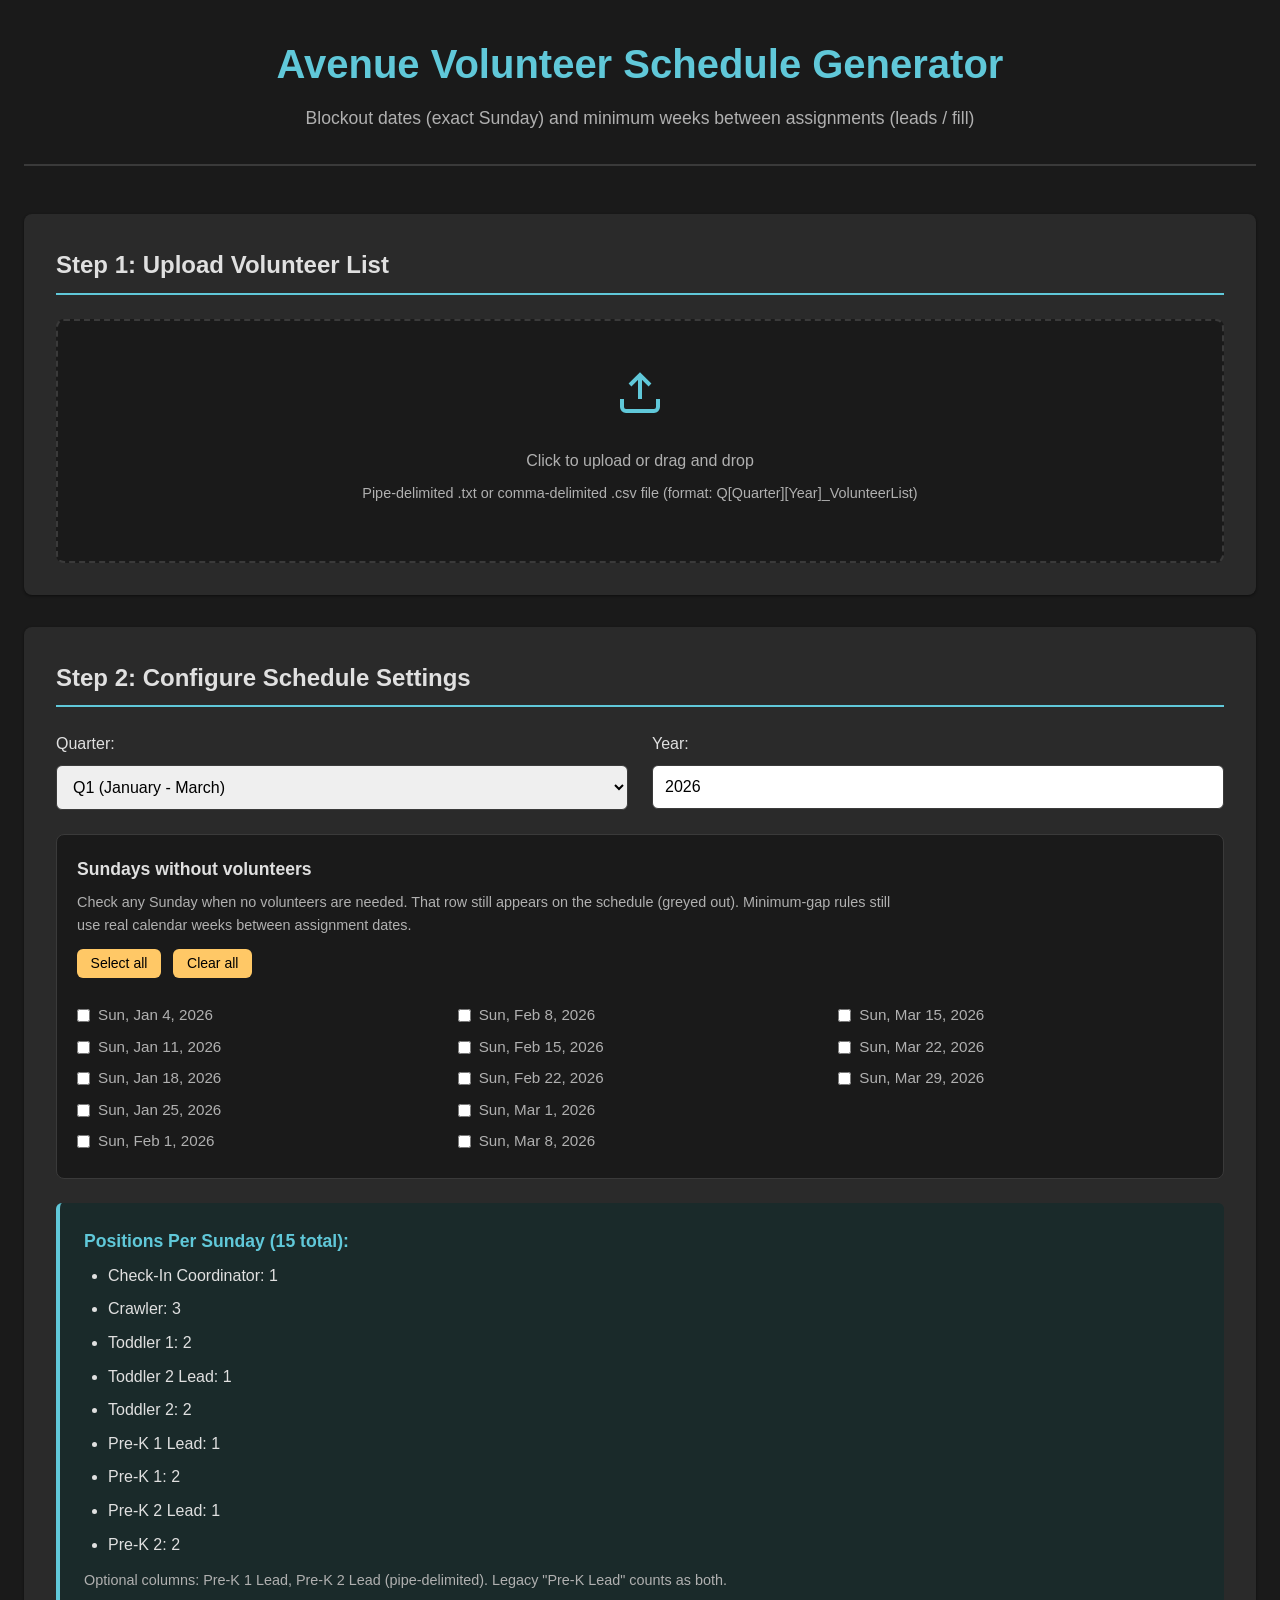
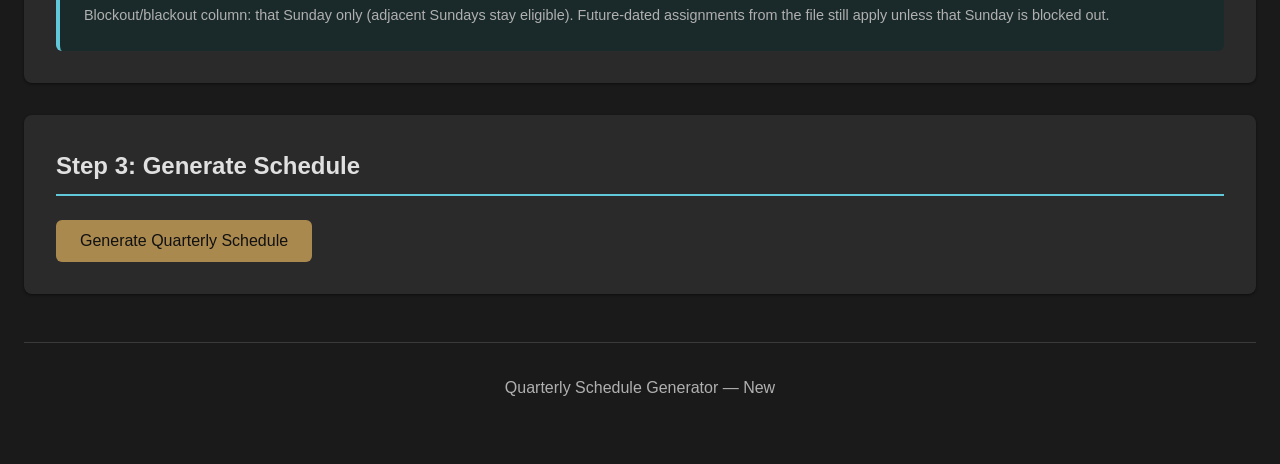
==== index.html @ 910c2980 "move files to root for github pages setup" ====
<!DOCTYPE html>
<html lang="en">
<head>
    <meta charset="UTF-8">
    <meta name="viewport" content="width=device-width, initial-scale=1.0">
    <title>Quarterly Schedule Generator (New)</title>
    <link rel="stylesheet" href="styles.css">
</head>
<body>
    <div class="container">
        <header>
            <h1>Avenue Volunteer Schedule Generator</h1>
            <p class="subtitle">Blockout dates (exact Sunday) and minimum weeks between assignments (leads / fill)</p>
        </header>

        <main>
            <section class="upload-section">
                <h2>Step 1: Upload Volunteer List</h2>
                <div class="upload-area" id="uploadArea">
                    <input type="file" id="fileInput" accept=".txt,.csv" hidden>
                    <div class="upload-content">
                        <svg width="48" height="48" viewBox="0 0 24 24" fill="none" stroke="currentColor" stroke-width="2">
                            <path d="M21 15v4a2 2 0 0 1-2 2H5a2 2 0 0 1-2-2v-4"></path>
                            <polyline points="17 8 12 3 7 8"></polyline>
                            <line x1="12" y1="3" x2="12" y2="15"></line>
                        </svg>
                        <p>Click to upload or drag and drop</p>
                        <p class="file-hint">Pipe-delimited .txt or comma-delimited .csv file (format: Q[Quarter][Year]_VolunteerList)</p>
                    </div>
                </div>
                <div id="fileInfo" class="file-info hidden"></div>
            </section>

            <section class="settings-section">
                <h2>Step 2: Configure Schedule Settings</h2>
                <div class="settings-grid">
                    <div class="setting-group">
                        <label for="quarter">Quarter:</label>
                        <select id="quarter" required>
                            <option value="Q1">Q1 (January - March)</option>
                            <option value="Q2">Q2 (April - June)</option>
                            <option value="Q3">Q3 (July - September)</option>
                            <option value="Q4">Q4 (October - December)</option>
                        </select>
                    </div>
                    <div class="setting-group">
                        <label for="year">Year:</label>
                        <input type="number" id="year" min="2020" max="2100" value="2026" required>
                    </div>
                </div>
                <div id="skipWeeksPanel" class="skip-weeks-panel">
                    <h3 class="skip-weeks-heading">Sundays without volunteers</h3>
                    <p class="file-hint skip-weeks-intro">Check any Sunday when no volunteers are needed. That row still appears on the schedule (greyed out). Minimum-gap rules still use real calendar weeks between assignment dates.</p>
                    <div class="skip-weeks-actions">
                        <button type="button" id="skipWeeksSelectAll" class="btn btn-secondary btn-sm">Select all</button>
                        <button type="button" id="skipWeeksClearAll" class="btn btn-secondary btn-sm">Clear all</button>
                    </div>
                    <div id="skipWeeksList" class="skip-weeks-list" role="group" aria-label="Skip staffing for these Sundays"></div>
                </div>
                <div class="info-box">
                    <h3>Positions Per Sunday (15 total):</h3>
                    <ul>
                        <li>Check-In Coordinator: 1</li>
                        <li>Crawler: 3</li>
                        <li>Toddler 1: 2</li>
                        <li>Toddler 2 Lead: 1</li>
                        <li>Toddler 2: 2</li>
                        <li>Pre-K 1 Lead: 1</li>
                        <li>Pre-K 1: 2</li>
                        <li>Pre-K 2 Lead: 1</li>
                        <li>Pre-K 2: 2</li>
                    </ul>
                    <p class="file-hint" style="margin-top: 0.75rem;">Optional columns: Pre-K 1 Lead, Pre-K 2 Lead (pipe-delimited). Legacy &quot;Pre-K Lead&quot; counts as both.</p>
                    <p class="file-hint" style="margin-top: 0.75rem;">Blockout/blackout column: that Sunday only (adjacent Sundays stay eligible). Future-dated assignments from the file still apply unless that Sunday is blocked out.</p>
                </div>
            </section>

            <section class="generate-section">
                <h2>Step 3: Generate Schedule</h2>
                <button id="generateBtn" class="btn btn-primary" disabled>Generate Quarterly Schedule</button>
                <div id="loadingSpinner" class="spinner hidden"></div>
            </section>

            <section class="schedule-section hidden" id="scheduleSection">
                <h2>Generated Schedule</h2>
                <div class="schedule-actions">
                    <button id="exportCSVBtn" class="btn btn-secondary">Export to CSV</button>
                    <button id="exportJSONBtn" class="btn btn-secondary">Export to JSON</button>
                    <button id="printBtn" class="btn btn-secondary">Print Schedule</button>
                </div>
                <div id="scheduleOutput"></div>
            </section>

            <section class="statistics-section hidden" id="statisticsSection">
                <h2>Schedule Statistics</h2>
                <div id="statisticsOutput"></div>
            </section>
        </main>

        <footer>
            <p>Quarterly Schedule Generator — New</p>
        </footer>
    </div>

    <script src="scheduler.js"></script>
</body>
</html>
---- styles.css ----
/* Quarterly Schedule Generator - Styles */

* {
    margin: 0;
    padding: 0;
    box-sizing: border-box;
}

:root {
    --primary-color: #60c8d9; /* Cyan/teal - primary accent */
    --primary-hover: #4db8c9; /* Darker cyan for hover */
    --secondary-color: #ffc866; /* Yellow/orange - secondary accent */
    --success-color: #60c8d9; /* Use primary color for success */
    --error-color: #f17d52; /* Coral/orange - error/attention */
    --bg-color: #1a1a1a; /* Dark background */
    --card-bg: #2a2a2a; /* Darker card background */
    --border-color: #3a3a3a; /* Dark border */
    --text-primary: #e0e0e0; /* Light text */
    --text-secondary: #b0b0b0; /* Lighter text for secondary */
    --shadow: 0 1px 3px 0 rgba(0, 0, 0, 0.3), 0 1px 2px 0 rgba(0, 0, 0, 0.2);
    --shadow-lg: 0 10px 15px -3px rgba(0, 0, 0, 0.4), 0 4px 6px -2px rgba(0, 0, 0, 0.3);
}

body {
    font-family: -apple-system, BlinkMacSystemFont, 'Segoe UI', Roboto, 'Helvetica Neue', Arial, sans-serif;
    background-color: var(--bg-color);
    color: var(--text-primary);
    line-height: 1.6;
}

.container {
    width: 100%;
    max-width: min(100%, 1920px);
    margin: 0 auto;
    padding: 2rem 1.5rem;
}

header {
    text-align: center;
    margin-bottom: 3rem;
    padding-bottom: 2rem;
    border-bottom: 2px solid var(--border-color);
}

header h1 {
    font-size: 2.5rem;
    color: var(--primary-color);
    margin-bottom: 0.5rem;
}

.subtitle {
    color: var(--text-secondary);
    font-size: 1.1rem;
}

main section {
    background: var(--card-bg);
    border-radius: 8px;
    padding: 2rem;
    margin-bottom: 2rem;
    box-shadow: var(--shadow);
}

section h2 {
    color: var(--text-primary);
    margin-bottom: 1.5rem;
    font-size: 1.5rem;
    border-bottom: 2px solid var(--primary-color);
    padding-bottom: 0.5rem;
}

/* Upload Section */
.upload-area {
    border: 2px dashed var(--border-color);
    border-radius: 8px;
    padding: 3rem 2rem;
    text-align: center;
    cursor: pointer;
    transition: all 0.3s ease;
    background: var(--bg-color);
}

.upload-area:hover,
.upload-area.dragover {
    border-color: var(--primary-color);
    background: #1a2a2a;
}

.upload-content svg {
    color: var(--primary-color);
    margin-bottom: 1rem;
}

.upload-content p {
    margin: 0.5rem 0;
    color: var(--text-secondary);
}

.file-hint {
    font-size: 0.9rem;
    color: var(--text-secondary);
}

.file-info {
    margin-top: 1rem;
    padding: 1rem;
    background: var(--bg-color);
    border-radius: 6px;
}

.file-info .success {
    color: var(--success-color);
    margin-top: 0.5rem;
}

.file-info .error {
    color: var(--error-color);
    margin-top: 0.5rem;
}

/* Settings Section */
.settings-grid {
    display: grid;
    grid-template-columns: repeat(auto-fit, minmax(250px, 1fr));
    gap: 1.5rem;
}

.setting-group {
    display: flex;
    flex-direction: column;
}

.setting-group label {
    margin-bottom: 0.5rem;
    font-weight: 500;
    color: var(--text-primary);
}

.setting-group input[type="date"],
.setting-group input[type="number"],
.setting-group select {
    padding: 0.75rem;
    border: 1px solid var(--border-color);
    border-radius: 6px;
    font-size: 1rem;
    transition: border-color 0.3s ease;
}

.setting-group input[type="date"]:focus,
.setting-group input[type="number"]:focus {
    outline: none;
    border-color: var(--primary-color);
    box-shadow: 0 0 0 3px rgba(37, 99, 235, 0.1);
}

.setting-group input[type="checkbox"] {
    margin-right: 0.5rem;
    width: 1.2rem;
    height: 1.2rem;
    cursor: pointer;
}

.setting-group label:has(input[type="checkbox"]) {
    flex-direction: row;
    align-items: center;
    cursor: pointer;
}

/* Buttons */
.btn {
    padding: 0.75rem 1.5rem;
    border: none;
    border-radius: 6px;
    font-size: 1rem;
    font-weight: 500;
    cursor: pointer;
    transition: all 0.3s ease;
    display: inline-block;
}

.btn-primary {
    background-color: var(--primary-color);
    color: rgb(0, 0, 0);
}

.btn-primary:hover:not(:disabled) {
    background-color: var(--primary-hover);
    transform: translateY(-1px);
    box-shadow: var(--shadow-lg);
}

.btn-primary:disabled {
    background-color: var(--secondary-color);
    cursor: not-allowed;
    opacity: 0.6;
}

.btn-secondary {
    background-color: var(--secondary-color);
    color: rgb(0, 0, 0);
    margin-right: 0.5rem;
}

.btn-secondary:hover {
    background-color: #475569;
    transform: translateY(-1px);
    box-shadow: var(--shadow-lg);
}

.btn-sm {
    padding: 0.4rem 0.85rem;
    font-size: 0.875rem;
    margin-right: 0.5rem;
    margin-bottom: 0.35rem;
}

/* Skip Sundays panel */
.skip-weeks-panel {
    margin-top: 1.5rem;
    padding: 1.25rem;
    background: var(--bg-color);
    border-radius: 8px;
    border: 1px solid var(--border-color);
}

.skip-weeks-heading {
    font-size: 1.1rem;
    color: var(--text-primary);
    margin-bottom: 0.5rem;
}

.skip-weeks-intro {
    margin-bottom: 0.75rem;
    max-width: 52rem;
}

.skip-weeks-actions {
    margin-bottom: 0.75rem;
}

.skip-weeks-list {
    column-count: 3;
    column-gap: 1.25rem;
    padding: 0.5rem 0.25rem 0.25rem 0;
}

.skip-weeks-item {
    display: flex;
    align-items: center;
    gap: 0.5rem;
    cursor: pointer;
    color: var(--text-secondary);
    font-size: 0.95rem;
    margin: 0 0 0.45rem;
    break-inside: avoid;
}

.skip-weeks-item input {
    flex-shrink: 0;
}

@media (max-width: 1200px) {
    .skip-weeks-list {
        column-count: 2;
    }
}

.skip-weeks-warnings {
    margin-bottom: 1rem;
    padding: 1rem 1.25rem;
    border-radius: 8px;
    border-left: 4px solid var(--error-color);
    background: rgba(241, 125, 82, 0.12);
}

.skip-weeks-warnings h3 {
    font-size: 1rem;
    margin-bottom: 0.5rem;
    color: var(--text-primary);
}

.skip-weeks-warnings ul {
    margin: 0;
    padding-left: 1.25rem;
    color: var(--text-secondary);
    font-size: 0.9rem;
}

.skip-weeks-warnings li {
    margin-bottom: 0.35rem;
}

/* Skipped Sunday rows on schedule table */
.schedule-row--skipped td {
    background: rgba(100, 100, 110, 0.35);
    color: var(--text-secondary);
}

.schedule-row--skipped .cell-highlight-yellow,
.schedule-row--skipped .cell-highlight-purple,
.schedule-row--skipped .cell-highlight-red {
    background: transparent;
}

.date-cell--skipped {
    vertical-align: top;
}

.date-cell-sublabel {
    display: block;
    font-size: 0.75rem;
    font-weight: 500;
    color: var(--text-secondary);
    opacity: 0.85;
    margin-top: 0.2rem;
}

.legend-skipped-sample {
    display: inline-block;
    padding: 0.1rem 0.35rem;
    border-radius: 3px;
    background: rgba(100, 100, 110, 0.45);
    color: var(--text-secondary);
    font-size: 0.9em;
}

/* Loading Spinner */
.spinner {
    display: inline-block;
    width: 40px;
    height: 40px;
    border: 4px solid var(--border-color);
    border-top-color: var(--primary-color);
    border-radius: 50%;
    animation: spin 1s linear infinite;
    margin-left: 1rem;
}

@keyframes spin {
    to { transform: rotate(360deg); }
}

/* Schedule Section */
.schedule-actions {
    margin-bottom: 2rem;
    display: flex;
    flex-wrap: wrap;
    gap: 0.5rem;
}

.generation-score-card {
    margin-top: 1rem;
    margin-bottom: 1rem;
    padding: 1rem;
    border-radius: 8px;
    border-left: 4px solid var(--secondary-color);
    background: var(--card-bg);
}

.generation-score-card h3 {
    margin-bottom: 0.5rem;
    color: var(--text-primary);
}

.top-attempts-list {
    margin-top: 0.5rem;
    padding-left: 1.2rem;
}

.top-attempts-list li {
    margin: 0.2rem 0;
}

.month-section {
    margin-bottom: 3rem;
}

.month-section h3 {
    color: var(--primary-color);
    margin-bottom: 1rem;
    font-size: 1.3rem;
}

.schedule-table-container {
    overflow-x: visible;
    margin-top: 1rem;
    width: 100%;
    max-width: 100%;
    border-radius: 8px;
    box-shadow: var(--shadow);
}

.schedule-table {
    width: 100%;
    max-width: 100%;
    border-collapse: collapse;
    background: var(--card-bg);
    font-size: 0.8125rem;
    table-layout: fixed;
}

.schedule-table.schedule-table--wide {
    table-layout: fixed;
}

.schedule-table thead {
    background-color: var(--primary-color);
    color: rgb(0, 0, 0);
}

.schedule-table th {
    padding: 0.45rem 0.3rem;
    text-align: left;
    font-weight: 600;
    font-size: 0.68rem;
    line-height: 1.2;
    vertical-align: bottom;
    word-wrap: break-word;
    hyphens: auto;
    min-width: 0;
}

.schedule-table th:first-child,
.schedule-table td:first-child {
    position: sticky;
    left: 0;
    z-index: 2;
    box-shadow: 2px 0 4px rgba(0, 0, 0, 0.08);
}

.schedule-table thead th:first-child {
    z-index: 3;
}

.schedule-table td {
    padding: 0.45rem 0.3rem;
    border-bottom: 1px solid var(--border-color);
    word-wrap: break-word;
    overflow-wrap: break-word;
    min-width: 0;
}

.schedule-table td:first-child {
    width: 4.5rem;
    min-width: 4.5rem;
    max-width: 5.5rem;
}

.schedule-table tbody tr:hover {
    background-color: var(--bg-color);
}

.schedule-table tbody tr:hover td:first-child {
    background-color: #3d3d3d;
}

/* Multi-name cells (Crawler, Toddler 1/2 vols, Pre-K 1/2 vols) */
.schedule-cell-stacked {
    vertical-align: top;
    padding: 0.35rem 0.3rem;
    min-width: 0;
}

.schedule-stack-row {
    line-height: 1.4;
    padding: 0.15rem 0;
}

.schedule-cell-divider {
    border: none;
    border-top: 1px solid var(--border-color);
    margin: 0.3rem 0;
    opacity: 0.9;
}

.schedule-stack-row.cell-highlight-purple {
    box-shadow: inset 0 0 0 2px #9333ea;
    border-radius: 3px;
    padding: 0.2rem 0.25rem;
    margin: 0.05rem 0;
}

.schedule-stack-row.cell-highlight-yellow {
    box-shadow: inset 0 0 0 2px #ffc866;
    border-radius: 3px;
    padding: 0.2rem 0.25rem;
    margin: 0.05rem 0;
}

.schedule-stack-row.cell-highlight-red {
    box-shadow: inset 0 0 0 2px #f17d52;
    border-radius: 3px;
    padding: 0.2rem 0.25rem;
    margin: 0.05rem 0;
}

/* Cell highlighting for violations - cleaner than name highlighting */
.schedule-table td.cell-highlight-yellow {
    box-shadow: inset 0 0 0 3px #ffc866;
}

.schedule-table td.cell-highlight-purple {
    box-shadow: inset 0 0 0 3px #9333ea;
}

.schedule-table td.cell-highlight-red {
    box-shadow: inset 0 0 0 3px #f17d52;
}

.date-cell {
    font-weight: 500;
    white-space: nowrap;
    background-color: #333333; /* Dark background to distinguish from data columns */
    border-right: 2px solid var(--border-color); /* Visual separator */
}

.schedule-table thead th:first-child {
    background-color: var(--primary-color);
}

.schedule-table tbody td:first-child {
    background-color: #333333;
    color: #fff;
}

.day-cell {
    color: var(--text-secondary);
}

.volunteer-name {
    padding: 0.25rem 0;
    font-weight: 500;
}

.contact-info {
    font-size: 0.9rem;
    color: var(--text-secondary);
    padding: 0.25rem 0;
}

.contact-info .email::before {
    content: "📧 ";
}

.contact-info .phone::before {
    content: "📞 ";
}

/* Statistics Section */
.stats-grid {
    display: grid;
    grid-template-columns: repeat(auto-fit, minmax(150px, 1fr));
    gap: 1.5rem;
    margin-bottom: 2rem;
}

.stat-card {
    background: linear-gradient(135deg, var(--primary-color), #4db8c9);
    color: rgb(0, 0, 0);
    padding: 1.5rem;
    border-radius: 8px;
    text-align: center;
    box-shadow: var(--shadow);
}

.stat-value {
    font-size: 2.5rem;
    font-weight: bold;
    margin-bottom: 0.5rem;
}

.stat-label {
    font-size: 0.9rem;
    opacity: 0.9;
}

.volunteer-stats-category-wrapper {
    border: 2px solid var(--border-color);
    border-radius: 8px;
    padding: 1.5rem;
    margin-bottom: 2rem;
    background: var(--bg-color);
}

.volunteer-stats-category-heading {
    text-align: center;
    margin-bottom: 1rem;
    color: var(--primary-color);
    font-size: 1.3rem;
    padding-bottom: 0.75rem;
    border-bottom: 2px solid var(--border-color);
}

.volunteer-stats-two-column {
    display: grid;
    grid-template-columns: 1fr 1fr;
    gap: 1.5rem;
}

.volunteer-stats-table-container {
    overflow-x: auto;
}

.volunteer-stats-table {
    width: 100%;
    border-collapse: collapse;
    background: var(--card-bg);
    box-shadow: var(--shadow);
}

.volunteer-stats-table thead {
    background-color: var(--secondary-color);
    color: #1a1a1a;
}

.volunteer-stats-table th,
.volunteer-stats-table td {
    padding: 1rem;
    text-align: left;
    border-bottom: 1px solid var(--border-color);
}

.volunteer-stats-table tbody tr:hover {
    background-color: var(--bg-color);
}

.percentage-bar {
    display: flex;
    align-items: center;
    gap: 0.5rem;
}

.percentage-fill {
    height: 20px;
    background: linear-gradient(90deg, var(--primary-color), #4db8c9);
    border-radius: 4px;
    min-width: 2px;
}

.percentage-bar span {
    font-weight: 500;
    color: var(--text-primary);
}

/* Utility Classes */
.hidden {
    display: none !important;
}

.highlight-yellow {
    background-color: #ffc866;
    color: #1a1a1a;
    padding: 2px 6px;
    border-radius: 3px;
    font-weight: 600;
}

.highlight-purple {
    background-color: #9333ea; /* Purple highlighting */
    color: #ffffff;
    padding: 2px 6px;
    border-radius: 3px;
    font-weight: 600;
}

.highlight-red {
    background-color: #f17d52;
    color: #1a1a1a;
    padding: 2px 6px;
    border-radius: 3px;
    font-weight: 600;
}

.future-scheduled {
    text-decoration: underline;
    text-decoration-thickness: 2px;
    text-underline-offset: 3px;
}

/* Visual toggle: disable all highlight styling while keeping content visible. */
.schedule-highlights-off .future-scheduled {
    text-decoration: none;
}

.schedule-highlights-off .schedule-stack-row.cell-highlight-purple,
.schedule-highlights-off .schedule-stack-row.cell-highlight-yellow,
.schedule-highlights-off .schedule-stack-row.cell-highlight-red {
    box-shadow: none;
}

.schedule-highlights-off .schedule-table td.cell-highlight-yellow,
.schedule-highlights-off .schedule-table td.cell-highlight-purple,
.schedule-highlights-off .schedule-table td.cell-highlight-red {
    box-shadow: none;
}

.schedule-highlights-off .highlight-yellow,
.schedule-highlights-off .highlight-purple,
.schedule-highlights-off .highlight-red {
    background-color: transparent;
    color: var(--text-primary);
    padding: 0;
    border-radius: 0;
    font-weight: 400;
}

.legend-violations-container {
    display: flex;
    gap: 1.5rem;
    margin-top: 1.5rem;
    align-items: flex-start;
}

.schedule-legend {
    flex: 0 0 50%;
    padding: 1rem;
    background: var(--card-bg);
    border-radius: 6px;
    border-left: 4px solid var(--primary-color);
}

.legend-toggle {
    display: inline-flex;
    align-items: center;
    gap: 0.45rem;
    margin: 0.5rem 0 0.75rem;
    font-size: 0.95rem;
}

.legend-toggle input[type="checkbox"] {
    width: 1rem;
    height: 1rem;
}

#violationsContainer {
    flex: 0 0 50%;
    padding: 1rem;
    background: #332222;
    border-radius: 6px;
    border-left: 4px solid var(--error-color);
}

#violationsContainer h3 {
    margin-top: 0;
    color: var(--text-primary);
    font-size: 1.1rem;
}

#violationsContainer ul {
    margin: 0.5rem 0;
    padding-left: 1.5rem;
}

.violations-list-three-column {
    display: grid;
    grid-template-columns: repeat(3, 1fr);
    gap: 0.5rem 1rem;
    list-style: none;
    padding-left: 0;
    margin: 0.5rem 0;
}

.violations-list-three-column li {
    margin: 0.25rem 0;
}

/* Single column layout for violations */
.violations-list {
    list-style: none;
    padding-left: 0;
    margin: 0.5rem 0;
}

.violations-list li {
    margin: 0.5rem 0;
    padding: 0.5rem 0;
    border-bottom: 1px solid var(--border-color);
}

.violations-list li:last-child {
    border-bottom: none;
}

.violation-details {
    font-size: 0.9em;
    color: var(--text-secondary);
    margin-left: 0.5rem;
}

.usage-count {
    color: var(--error-color); /* Coral/orange */
    font-weight: 600;
}

/* Score Badge and Breakdown */
.score-badge {
    display: inline-block;
    background-color: var(--primary-color);
    color: var(--bg-color);
    padding: 0.25rem 0.75rem;
    border-radius: 12px;
    font-size: 0.85rem;
    font-weight: 600;
    margin-left: 1rem;
    vertical-align: middle;
}

.score-breakdown {
    display: flex;
    flex-wrap: wrap;
    gap: 1rem;
    margin-top: 0.75rem;
    margin-bottom: 1rem;
    padding: 0.75rem;
    background-color: var(--card-bg);
    border-radius: 8px;
    border: 1px solid var(--border-color);
}

.score-item {
    font-size: 0.9rem;
    padding: 0.25rem 0.5rem;
    border-radius: 4px;
}

.score-good {
    color: #60c8d9;
    font-weight: 500;
}

.score-warning {
    color: #ffc866;
    font-weight: 500;
}

.score-violation {
    color: #f17d52;
    font-weight: 500;
}

@media (max-width: 768px) {
    .score-breakdown {
        flex-direction: column;
        gap: 0.5rem;
    }
    
    .score-badge {
        display: block;
        margin-left: 0;
        margin-top: 0.5rem;
        width: fit-content;
    }
}

#violationsContainer li {
    margin: 0.5rem 0;
}

#violationsContainer .success {
    color: #ffffff;
    margin: 0;
}

.schedule-legend .legend-title {
    margin-bottom: 0.5rem;
    color: var(--text-primary);
    font-size: 1rem;
}

.schedule-legend .legend-list {
    list-style: none;
    padding-left: 0;
    margin: 0;
}

.schedule-legend .legend-list li {
    margin: 0.5rem 0;
    color: var(--text-secondary);
    font-size: 0.9rem;
}

.info-box {
    margin-top: 1.5rem;
    padding: 1.5rem;
    background: #1a2a2a;
    border-left: 4px solid var(--primary-color);
    border-radius: 6px;
}

.info-box h3 {
    margin-top: 0;
    color: var(--primary-color);
    font-size: 1.1rem;
}

.info-box ul {
    margin: 0.5rem 0;
    padding-left: 1.5rem;
}

.info-box li {
    margin: 0.5rem 0;
    color: var(--text-primary);
}

.note {
    margin-top: 1rem;
    padding: 1rem;
    background: #332a1a;
    border-left: 4px solid var(--secondary-color);
    border-radius: 6px;
    color: var(--text-primary);
}

.violations-section {
    background: #332222;
    border-left: 4px solid var(--error-color);
}

.violations-section h2 {
    color: var(--error-color);
}

.violations-section h3 {
    margin-top: 1rem;
    color: var(--text-primary);
    font-size: 1.1rem;
}

.violations-section ul {
    margin: 0.5rem 0;
    padding-left: 1.5rem;
}

.violations-section li {
    margin: 0.5rem 0;
}

/* Footer */
footer {
    text-align: center;
    padding: 2rem 0;
    color: var(--text-secondary);
    border-top: 1px solid var(--border-color);
    margin-top: 3rem;
}

/* Print Styles */
@media print {
    body {
        background: white;
    }

    .container {
        max-width: 100%;
        padding: 1rem;
    }

    .upload-section,
    .settings-section,
    .generate-section,
    .schedule-actions,
    .statistics-section,
    footer {
        display: none;
    }

    .schedule-section {
        box-shadow: none;
        padding: 0;
    }

    .schedule-table {
        box-shadow: none;
        font-size: 0.7rem;
    }

    .schedule-table th,
    .schedule-table td {
        padding: 0.35rem 0.3rem;
    }

    .schedule-table-container {
        overflow: visible;
        box-shadow: none;
    }

    .schedule-table th:first-child,
    .schedule-table td:first-child {
        position: static;
        box-shadow: none;
    }

    .month-section {
        page-break-inside: avoid;
    }

    .schedule-row--skipped td {
        background: #e8e8ea !important;
        color: #444 !important;
        -webkit-print-color-adjust: exact;
        print-color-adjust: exact;
    }
}

/* Narrow screens: table cannot fit 16 columns without scroll */
@media (max-width: 900px) {
    .schedule-table-container {
        overflow-x: auto;
        -webkit-overflow-scrolling: touch;
    }

    .schedule-table.schedule-table--wide {
        min-width: 1100px;
    }
}

/* Responsive Design */
@media (max-width: 768px) {
    .container {
        padding: 1rem;
    }

    header h1 {
        font-size: 2rem;
    }

    main section {
        padding: 1.5rem;
    }

    .settings-grid {
        grid-template-columns: 1fr;
    }

    .schedule-actions {
        flex-direction: column;
    }

    .btn-secondary {
        width: 100%;
        margin-right: 0;
        margin-bottom: 0.5rem;
    }

    .skip-weeks-list {
        column-count: 1;
    }

    .stats-grid {
        grid-template-columns: repeat(2, 1fr);
    }

    .volunteer-stats-two-column {
        grid-template-columns: 1fr;
    }

    .legend-violations-container {
        flex-direction: column;
    }

    .schedule-legend,
    #violationsContainer {
        flex: 1 1 100%;
    }

    .violations-list-three-column {
        grid-template-columns: repeat(2, 1fr);
    }
}

@media (max-width: 480px) {
    .violations-list-three-column {
        grid-template-columns: 1fr;
    }
}

.infeasible-summary-note {
    margin: 0.5rem 0 1rem;
    color: #5f6368;
    font-style: italic;
}

.volunteer-unusable-row td {
    color: #8a8f98;
    background: #f7f7f7;
}

.volunteer-unusable-row td:first-child {
    text-decoration: line-through;
    text-decoration-thickness: 1.5px;
}

.volunteer-unusable-note {
    margin-top: 0.25rem;
    font-size: 0.78rem;
    color: #7a7f87;
    text-decoration: none;
}
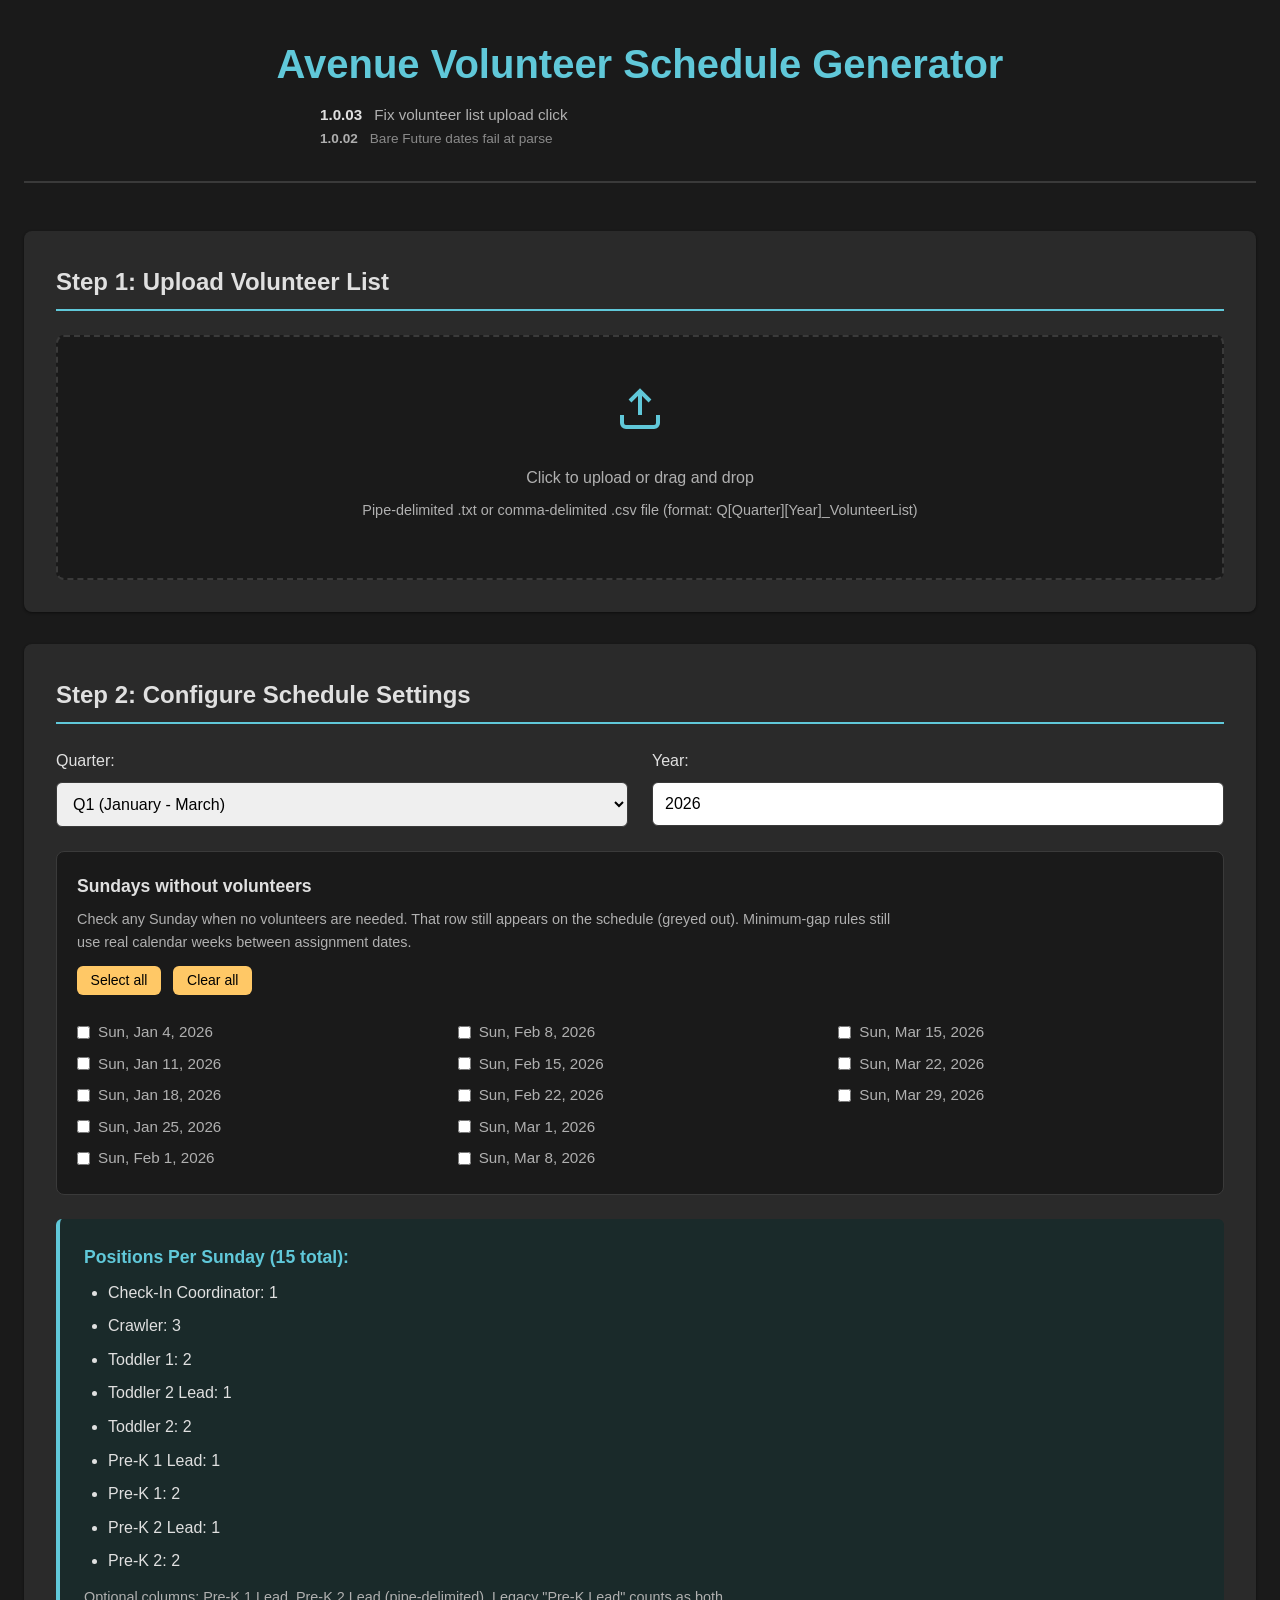
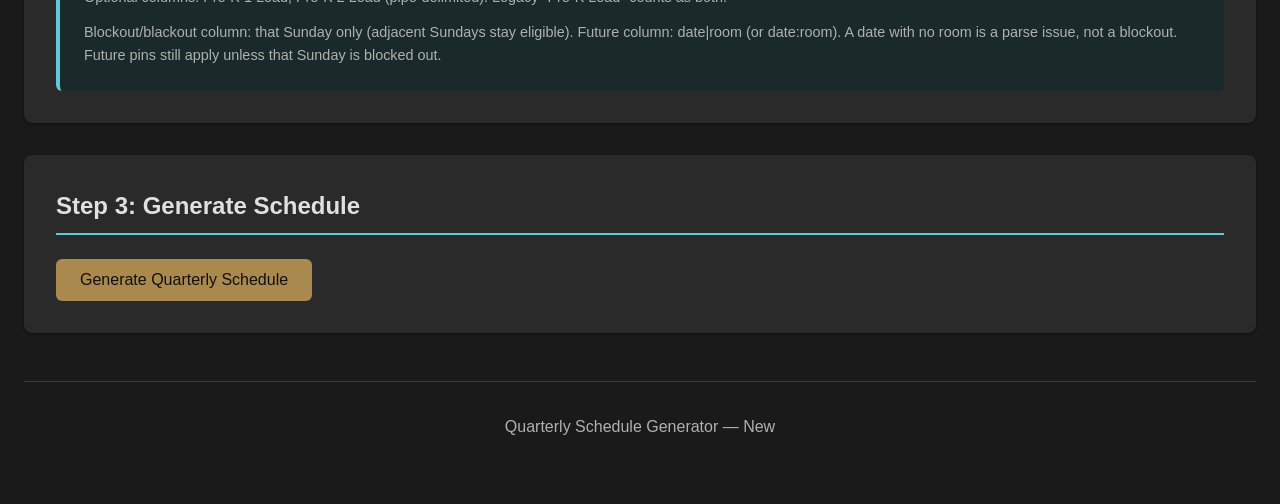
==== commit 395f5dae: "fix bare future date issue at parse" ====
--- a/index.html
+++ b/index.html
@@ -10,7 +10,10 @@
     <div class="container">
         <header>
             <h1>Avenue Volunteer Schedule Generator</h1>
-            <p class="subtitle">Blockout dates (exact Sunday) and minimum weeks between assignments (leads / fill)</p>
+            <ul class="version-list">
+                <li><span class="version">1.0.03</span> <span class="version-note">Fix volunteer list upload click</span></li>
+                <li><span class="version">1.0.02</span> <span class="version-note">Bare Future dates fail at parse</span></li>
+            </ul>
         </header>
 
         <main>
@@ -71,7 +74,7 @@
                         <li>Pre-K 2: 2</li>
                     </ul>
                     <p class="file-hint" style="margin-top: 0.75rem;">Optional columns: Pre-K 1 Lead, Pre-K 2 Lead (pipe-delimited). Legacy &quot;Pre-K Lead&quot; counts as both.</p>
-                    <p class="file-hint" style="margin-top: 0.75rem;">Blockout/blackout column: that Sunday only (adjacent Sundays stay eligible). Future-dated assignments from the file still apply unless that Sunday is blocked out.</p>
+                    <p class="file-hint" style="margin-top: 0.75rem;">Blockout/blackout column: that Sunday only (adjacent Sundays stay eligible). Future column: date|room (or date:room). A date with no room is a parse issue, not a blockout. Future pins still apply unless that Sunday is blocked out.</p>
                 </div>
             </section>
 
--- a/styles.css
+++ b/styles.css
@@ -48,9 +48,37 @@
     margin-bottom: 0.5rem;
 }
 
-.subtitle {
-    color: var(--text-secondary);
-    font-size: 1.1rem;
+.version-list {
+    list-style: none;
+    color: var(--text-secondary);
+    font-size: 0.95rem;
+    max-width: 40rem;
+    margin: 0 auto;
+    text-align: left;
+}
+
+.version-list li {
+    display: flex;
+    gap: 0.75rem;
+    align-items: baseline;
+    line-height: 1.45;
+}
+
+.version-list li + li {
+    margin-top: 0.2rem;
+    font-size: 0.85rem;
+    opacity: 0.75;
+}
+
+.version-list .version {
+    font-variant-numeric: tabular-nums;
+    font-weight: 600;
+    color: var(--text-primary);
+    flex-shrink: 0;
+}
+
+.version-list .version-note {
+    color: var(--text-secondary);
 }
 
 main section {
@@ -116,6 +144,17 @@
 .file-info .error {
     color: var(--error-color);
     margin-top: 0.5rem;
+}
+
+.file-info .parse-issues-list {
+    margin: 0.35rem 0 0;
+    padding-left: 1.25rem;
+    color: var(--error-color);
+    font-size: 0.9rem;
+}
+
+.file-info .parse-issues-list li {
+    margin-bottom: 0.25rem;
 }
 
 /* Settings Section */
